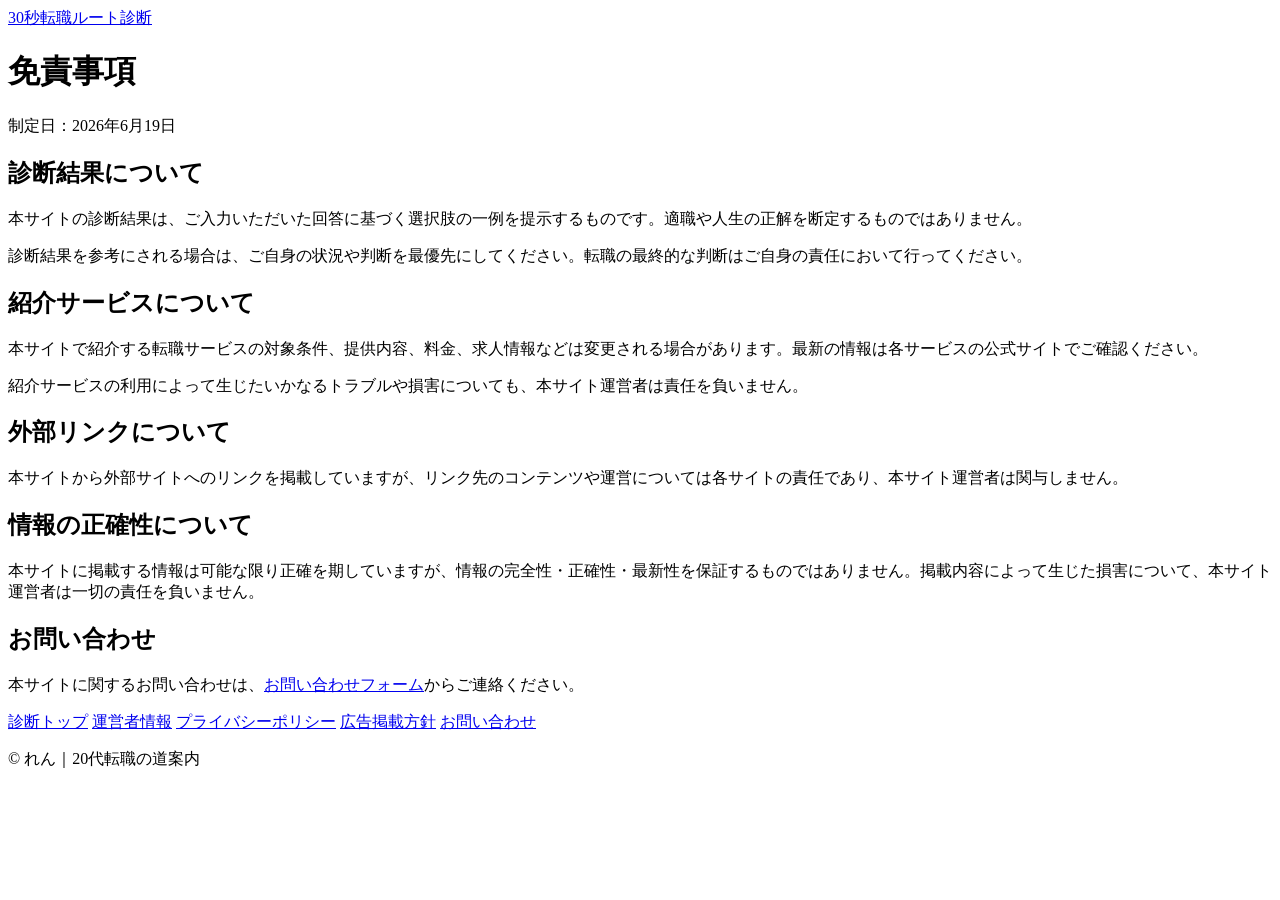
==== index.html @ 44304112 "Add files via upload" ====
<!DOCTYPE html>
<html lang="ja">
<head>
  <meta charset="UTF-8">
  <meta name="viewport" content="width=device-width, initial-scale=1.0">
  <title>免責事項｜30秒転職ルート診断</title>
  <link rel="icon" href="assets/images/favicon.png" type="image/png">
  <link rel="stylesheet" href="style.css">
</head>
<body>
<div class="legal-page">
  <header class="site-header">
    <div class="container">
      <a href="index.html" class="site-header__logo">30秒転職ルート診断</a>
    </div>
  </header>

  <main class="legal-body">
    <h1>免責事項</h1>
    <p class="legal-date">制定日：2026年6月19日</p>

    <div class="legal-section">
      <h2>診断結果について</h2>
      <p>本サイトの診断結果は、ご入力いただいた回答に基づく選択肢の一例を提示するものです。適職や人生の正解を断定するものではありません。</p>
      <p>診断結果を参考にされる場合は、ご自身の状況や判断を最優先にしてください。転職の最終的な判断はご自身の責任において行ってください。</p>
    </div>

    <div class="legal-section">
      <h2>紹介サービスについて</h2>
      <p>本サイトで紹介する転職サービスの対象条件、提供内容、料金、求人情報などは変更される場合があります。最新の情報は各サービスの公式サイトでご確認ください。</p>
      <p>紹介サービスの利用によって生じたいかなるトラブルや損害についても、本サイト運営者は責任を負いません。</p>
    </div>

    <div class="legal-section">
      <h2>外部リンクについて</h2>
      <p>本サイトから外部サイトへのリンクを掲載していますが、リンク先のコンテンツや運営については各サイトの責任であり、本サイト運営者は関与しません。</p>
    </div>

    <div class="legal-section">
      <h2>情報の正確性について</h2>
      <p>本サイトに掲載する情報は可能な限り正確を期していますが、情報の完全性・正確性・最新性を保証するものではありません。掲載内容によって生じた損害について、本サイト運営者は一切の責任を負いません。</p>
    </div>

    <div class="legal-section">
      <h2>お問い合わせ</h2>
      <p>本サイトに関するお問い合わせは、<a href="https://docs.google.com/forms/d/e/1FAIpQLSc9FiE9QrxssRtH7XwaJatHyO9ElNKXP9jEjue935tfSrN-sg/viewform" target="_blank" rel="noopener noreferrer">お問い合わせフォーム</a>からご連絡ください。</p>
    </div>
  </main>

  <footer class="site-footer">
    <div class="container">
      <nav class="site-footer__links" aria-label="サイトリンク">
        <a href="index.html">診断トップ</a>
        <a href="about.html">運営者情報</a>
        <a href="privacy.html">プライバシーポリシー</a>
        <a href="advertising-policy.html">広告掲載方針</a>
        <a href="https://docs.google.com/forms/d/e/1FAIpQLSc9FiE9QrxssRtH7XwaJatHyO9ElNKXP9jEjue935tfSrN-sg/viewform" target="_blank" rel="noopener noreferrer">お問い合わせ</a>
      </nav>
      <p class="site-footer__copy">© れん｜20代転職の道案内</p>
    </div>
  </footer>
</div>
</body>
</html>
---- style.css ----
/**
 * 30秒転職ルート診断 - 診断ロジック
 *
 * 構成：
 *  1. CONFIG              - サイト全体の設定値
 *  2. RESULT_SERVICE_MAP  - 結果タイプと紹介サービスの対応（公開情報のみ）
 *  3. QUESTIONS           - 質問データ
 *  4. 内部状態変数
 *  5. 各処理関数
 *
 * ※ trackEvent は assets/js/analytics.js で window.trackEvent として定義済み
 * ※ ANALYTICS_CONFIG も analytics.js で管理（二重定義しない）
 * ※ 対象条件チェック（年齢・地域・学歴等）は実装しない。
 *    サービスの利用条件は遷移先の公式ページで利用者本人が確認する設計とする。
 */

'use strict';

/* =============================================
   1. サイト設定
   ============================================= */
const CONFIG = {
  siteName: '30秒転職ルート診断',
  totalQuestions: 7,
  animation: {
    highlight: 250,  // 選択肢ハイライト表示時間（ms）
    transition: 200, // 画面切り替え時間（ms）
    loading: 500,    // 判定中画面の最低表示時間（ms）
  },
  resultUrls: {
    RESTART:  'results/restart.html',
    GROWTH:   'results/growth.html',
    ORGANIZE: 'results/organize.html',
    IT:       'results/it.html',
    SALES:    'results/sales.html',
    PREPARE:  'results/prepare.html',
  },
  share: {
    baseUrl: 'https://twitter.com/intent/tweet',
    hashtag: '30秒転職ルート診断',
  },
};

/* =============================================
   2. 結果タイプと紹介サービスの対応
   公開情報のみを保持する（service_keyは内部の処理識別用）。
   年齢・地域・学歴・雇用形態などの対象条件は保持しない。
   サービスの最新の利用条件は、遷移先の公式ページで
   利用者本人が確認する設計とする。
   ============================================= */
const RESULT_SERVICE_MAP = {
  RESTART:  { serviceKey: 'uzuz' },
  GROWTH:   { serviceKey: 'onecareer' },
  ORGANIZE: { serviceKey: 'adecco' },
  IT:       { serviceKey: 'unison_career' },
  SALES:    { serviceKey: 'hape_agent' },
};

/* =============================================
   3. 質問データ
   各質問の加点ロジックは仕様書に準拠しています。
   ============================================= */
const QUESTIONS = [
  // Q1
  {
    id: 'q1',
    text: '今のあなたに最も近い状況は？',
    choices: [
      {
        id: 'q1a',
        label: '今の会社が社会人1〜2社目で、経験にまだ自信がない',
        score: { RESTART: 3, ORGANIZE: 1 },
        outsideScope: false,
      },
      {
        id: 'q1b',
        label: '社会人経験を生かして、次のキャリアへ進みたい',
        score: { GROWTH: 2, IT: 1, SALES: 1 },
        outsideScope: false,
      },
      {
        id: 'q1c',
        label: '離職中・既卒・短期離職など、職歴に不安がある',
        score: { RESTART: 4, ORGANIZE: 1 },
        outsideScope: false,
      },
      {
        id: 'q1d',
        label: '新卒就活、副業、フリーランスだけを検討している',
        score: {},
        outsideScope: true,
      },
    ],
  },
  // Q2
  {
    id: 'q2',
    text: '今、最も興味がある方向は？',
    choices: [
      {
        id: 'q2a',
        label: 'IT・Web業界やエンジニア職',
        score: { IT: 6 },
        preferredRoute: 'IT',
      },
      {
        id: 'q2b',
        label: '営業職、または営業経験を生かす仕事',
        score: { SALES: 6 },
        preferredRoute: 'SALES',
      },
      {
        id: 'q2c',
        label: '成長企業や、キャリアアップできる環境',
        score: { GROWTH: 5 },
        preferredRoute: 'GROWTH',
      },
      {
        id: 'q2d',
        label: 'まだ職種や方向性を決められていない',
        score: { ORGANIZE: 5 },
        preferredRoute: 'ORGANIZE',
      },
    ],
  },
  // Q3
  {
    id: 'q3',
    text: '転職を考えるうえで、最も大きな悩みは？',
    choices: [
      {
        id: 'q3a',
        label: '経験やスキル、職歴に自信がない',
        score: { RESTART: 4 },
      },
      {
        id: 'q3b',
        label: '自分に向いている仕事が分からない',
        score: { ORGANIZE: 4 },
      },
      {
        id: 'q3c',
        label: '収入・評価・成長環境を変えたい',
        score: { GROWTH: 4 },
      },
      {
        id: 'q3d',
        label: '希望する業界や職種への進み方が分からない',
        scoreConditional: {
          IT:      { IT: 4 },
          SALES:   { SALES: 4 },
          default: { ORGANIZE: 2 },
        },
      },
    ],
  },
  // Q4
  {
    id: 'q4',
    text: 'どのようなサポートがあると動きやすい？',
    choices: [
      {
        id: 'q4a',
        label: '応募書類や面接も含め、基本から支えてほしい',
        score: { RESTART: 3 },
      },
      {
        id: 'q4b',
        label: '希望する業界や職種に詳しい人へ相談したい',
        scoreConditional: {
          IT:      { IT: 4 },
          SALES:   { SALES: 4 },
          default: { ORGANIZE: 2 },
        },
      },
      {
        id: 'q4c',
        label: '複数の選択肢を見ながら、方向性を整理したい',
        score: { ORGANIZE: 3 },
      },
      {
        id: 'q4d',
        label: '成長企業やキャリアアップ求人を知りたい',
        score: { GROWTH: 3 },
      },
    ],
  },
  // Q5
  {
    id: 'q5',
    text: '次の職場で最も変えたいことは？',
    choices: [
      {
        id: 'q5a',
        label: '未経験でも挑戦できる環境やサポート',
        score: { RESTART: 3 },
        scoreConditionalAdd: { IT: { IT: 2 } },
      },
      {
        id: 'q5b',
        label: '専門性や手に職を身につけられること',
        scoreConditional: {
          IT:      { IT: 3 },
          SALES:   { SALES: 2 },
          default: { ORGANIZE: 1 },
        },
      },
      {
        id: 'q5c',
        label: '年収・裁量・キャリアアップ',
        score: { GROWTH: 3 },
        scoreConditionalAdd: { SALES: { SALES: 1 } },
      },
      {
        id: 'q5d',
        label: '自分に合う仕事内容や働き方',
        score: { ORGANIZE: 3 },
      },
    ],
  },
  // Q6
  {
    id: 'q6',
    text: '転職活動を始める時期は？',
    choices: [
      { id: 'q6a', label: 'できれば1か月以内',              readiness: 3 },
      { id: 'q6b', label: '3か月以内を目安に動きたい',       readiness: 2 },
      { id: 'q6c', label: '半年以内に良い選択肢があれば動きたい', readiness: 1 },
      { id: 'q6d', label: 'まだ時期は決めていない',          readiness: 0, score: { PREPARE: 2, ORGANIZE: 1 } },
    ],
  },
  // Q7
  {
    id: 'q7',
    text: '今の段階で、どこまでなら行動できそう？',
    choices: [
      { id: 'q7a', label: '無料相談を利用して具体的に整理したい',       readiness: 3 },
      { id: 'q7b', label: 'まず無料登録して求人や選択肢を比較したい',    readiness: 2, score: { GROWTH: 1, ORGANIZE: 1 } },
      { id: 'q7c', label: 'サービスを使う前に、もう少し情報を集めたい', readiness: 1, score: { PREPARE: 2 } },
      { id: 'q7d', label: '今は登録や相談をするつもりはない',            readiness: 0, notReadyForService: true },
    ],
  },
];

/**
 * タイブレーカー用ラベルマップ
 * 上位2タイプの組み合わせに応じた選択肢ラベル
 */
const TIEBREAKER_LABELS = {
  RESTART:  '経験に自信がなくても始められる転職方法',
  IT:       'IT・Web業界への具体的な進み方',
  SALES:    '営業経験を生かせる会社やキャリア',
  GROWTH:   '成長できる企業やキャリアアップ',
  ORGANIZE: '職種や転職方法を一緒に整理すること',
};

/* =============================================
   4. 内部状態変数
   ============================================= */

/** スコア管理 */
let scores = { RESTART: 0, GROWTH: 0, ORGANIZE: 0, IT: 0, SALES: 0, PREPARE: 0 };

/** 転職意欲スコア */
let readinessScore = 0;

/** Q2で選んだ希望ルート */
let preferredRoute = null;

/** 対象外フラグ */
let outsideScope = false;

/** 登録不要フラグ */
let notReadyForService = false;

/** タイブレーカーを使用したか */
let usedTiebreaker = false;

/** 各質問の回答ID */
let answers = new Array(QUESTIONS.length).fill(null);

/** 現在表示中の質問インデックス */
let currentQuestionIndex = 0;

/** タイブレーカーモード中か */
let isTiebreakerMode = false;

/** タイブレーカーの回答 */
let tiebreakerAnswer = null;

/**
 * 基本7問終了時に保存した上位2タイプ
 * タイブレーカーから戻る際にリセットする
 */
let tiebreakerCandidates = null; // { first: 'RESTART', second: 'ORGANIZE' } 形式

/* =============================================
   5. 処理関数
   ============================================= */

/**
 * 診断ツールを初期化する
 */
function initializeDiagnosis() {
  saveUtmParameters();
  showScreen('start');
  trackEvent('diagnosis_view', {});

  const startBtn = document.getElementById('btn-start');
  if (startBtn) startBtn.addEventListener('click', startDiagnosis);

  // キャラクター画像フォールバック
  const charImg = document.querySelector('.start__character img');
  if (charImg) {
    charImg.style.color = 'transparent';
    charImg.style.fontSize = '0';

    const showFallback = () => {
      const wrapper = charImg.closest('.start__character');
      if (wrapper) {
        wrapper.innerHTML = '<span class="start__character--fallback" aria-hidden="true">🗺️</span>';
      }
    };
    charImg.addEventListener('error', showFallback);
    if (charImg.complete && !charImg.naturalWidth) showFallback();
  }
}

/**
 * 診断を開始する
 */
function startDiagnosis() {
  resetDiagnosis();
  showScreen('question');
  currentQuestionIndex = 0;
  showQuestion(currentQuestionIndex);
  trackEvent('diagnosis_start', {});
}

/**
 * 指定インデックスの質問を表示する
 * @param {number} index
 */
function showQuestion(index) {
  const question = QUESTIONS[index];
  if (!question) return;

  const questionContainer = document.getElementById('question-container');
  if (!questionContainer) return;

  updateProgress(index + 1, CONFIG.totalQuestions);

  const choicesHtml = question.choices.map((choice) => {
    const isSelected = answers[index] === choice.id;
    return `
      <li>
        <button
          class="choice-btn${isSelected ? ' is-selected' : ''}"
          data-choice-id="${choice.id}"
          data-question-index="${index}"
          aria-pressed="${isSelected}"
          tabindex="0"
        >${escapeHtml(choice.label)}</button>
      </li>`;
  }).join('');

  questionContainer.innerHTML = `
    <div class="question-card">
      <p class="question-card__text" id="question-text-${index}">
        ${escapeHtml(question.text)}
      </p>
      <ul class="choices" role="group" aria-labelledby="question-text-${index}">
        ${choicesHtml}
      </ul>
    </div>
    <nav class="question-nav" aria-label="診断ナビゲーション">
      ${index > 0
        ? '<button class="btn-back" id="btn-back" aria-label="前の質問に戻る">前の質問へ</button>'
        : '<span></span>'
      }
      <button class="btn-reset" id="btn-reset">最初からやり直す</button>
    </nav>`;

  questionContainer.querySelectorAll('.choice-btn').forEach(btn => {
    btn.addEventListener('click', () => {
      selectAnswer(parseInt(btn.dataset.questionIndex, 10), btn.dataset.choiceId);
    });
    btn.addEventListener('keydown', (e) => {
      if (e.key === 'Enter' || e.key === ' ') { e.preventDefault(); btn.click(); }
    });
  });

  const backBtn = document.getElementById('btn-back');
  if (backBtn) backBtn.addEventListener('click', goBack);

  const resetBtn = document.getElementById('btn-reset');
  if (resetBtn) {
    resetBtn.addEventListener('click', () => {
      if (confirm('最初からやり直しますか？')) {
        resetDiagnosis();
        showScreen('start');
        trackEvent('retry_click', {});
      }
    });
  }

  // question_view：answer_id は送信しない
  trackEvent('question_view', { question_id: question.id });

  const questionText = questionContainer.querySelector('.question-card__text');
  if (questionText) {
    questionText.setAttribute('tabindex', '-1');
    questionText.focus();
  }
}

/**
 * タイブレーカー（追加質問）を表示する
 * 上位2タイプに対応する選択肢だけを表示する
 * @param {{ first: string, second: string }} candidates - 上位2タイプ
 */
function showTiebreaker(candidates) {
  const questionContainer = document.getElementById('question-container');
  if (!questionContainer) return;

  isTiebreakerMode = true;
  usedTiebreaker = true;
  tiebreakerCandidates = candidates;

  updateProgress(CONFIG.totalQuestions, CONFIG.totalQuestions);

  // 上位2タイプの選択肢だけを生成
  const tbChoices = [candidates.first, candidates.second].map(type => ({
    id: 'tb_' + type.toLowerCase(),
    type: type,
    label: TIEBREAKER_LABELS[type] || type,
  }));

  const choicesHtml = tbChoices.map(choice => `
    <li>
      <button
        class="choice-btn"
        data-choice-id="${choice.id}"
        data-choice-type="${choice.type}"
        aria-pressed="false"
        tabindex="0"
      >${escapeHtml(choice.label)}</button>
    </li>`).join('');

  questionContainer.innerHTML = `
    <div class="question-card">
      <p class="question-card__text" id="question-text-tb">
        今のあなたが、最も相談したいことは？
      </p>
      <ul class="choices" role="group" aria-labelledby="question-text-tb">
        ${choicesHtml}
      </ul>
    </div>
    <nav class="question-nav" aria-label="診断ナビゲーション">
      <button class="btn-back" id="btn-back-tb" aria-label="前の質問に戻る">前の質問へ</button>
      <button class="btn-reset" id="btn-reset-tb">最初からやり直す</button>
    </nav>`;

  questionContainer.querySelectorAll('.choice-btn').forEach(btn => {
    btn.addEventListener('click', () => {
      selectTiebreakerAnswer(btn.dataset.choiceId, btn.dataset.choiceType);
    });
    btn.addEventListener('keydown', (e) => {
      if (e.key === 'Enter' || e.key === ' ') { e.preventDefault(); btn.click(); }
    });
  });

  // 戻るボタン：タイブレーカー関連状態をリセット
  const backBtn = document.getElementById('btn-back-tb');
  if (backBtn) {
    backBtn.addEventListener('click', () => {
      usedTiebreaker = false;
      tiebreakerAnswer = null;
      isTiebreakerMode = false;
      tiebreakerCandidates = null;
      currentQuestionIndex = QUESTIONS.length - 1;
      showQuestion(currentQuestionIndex);
      trackEvent('diagnosis_back', { question_id: 'tb' });
    });
  }

  const resetBtn = document.getElementById('btn-reset-tb');
  if (resetBtn) {
    resetBtn.addEventListener('click', () => {
      if (confirm('最初からやり直しますか？')) {
        resetDiagnosis();
        showScreen('start');
        trackEvent('retry_click', {});
      }
    });
  }

  trackEvent('question_view', { question_id: 'tb' });
}

/**
 * 回答を選択する（基本7問用）
 * @param {number} questionIndex
 * @param {string} choiceId
 */
function selectAnswer(questionIndex, choiceId) {
  const question = QUESTIONS[questionIndex];
  if (!question) return;
  const choice = question.choices.find(c => c.id === choiceId);
  if (!choice) return;

  // ハイライト表示
  document.querySelectorAll('.choice-btn').forEach(btn => {
    btn.classList.remove('is-selected');
    btn.setAttribute('aria-pressed', 'false');
  });
  const selectedBtn = document.querySelector(`[data-choice-id="${choiceId}"]`);
  if (selectedBtn) {
    selectedBtn.classList.add('is-selected');
    selectedBtn.setAttribute('aria-pressed', 'true');
  }

  answers[questionIndex] = choiceId;

  // フラグ処理
  if (choice.outsideScope) outsideScope = true;
  if (choice.notReadyForService) notReadyForService = true;
  if (choice.preferredRoute !== undefined) preferredRoute = choice.preferredRoute;

  // question_answer：question_id のみ送信（answer_idなどの回答内容は送信しない）
  trackEvent('question_answer', { question_id: question.id });

  setTimeout(() => {
    if (questionIndex + 1 < QUESTIONS.length) {
      currentQuestionIndex = questionIndex + 1;
      showQuestion(currentQuestionIndex);
    } else {
      runDiagnosis();
    }
  }, CONFIG.animation.highlight);
}

/**
 * タイブレーカーの回答を選択する
 * 選んだタイプを直接最終結果にする
 * @param {string} choiceId
 * @param {string} choiceType - 'RESTART' | 'IT' | 'SALES' | 'GROWTH' | 'ORGANIZE'
 */
function selectTiebreakerAnswer(choiceId, choiceType) {
  const selectedBtn = document.querySelector(`[data-choice-id="${choiceId}"]`);
  if (selectedBtn) {
    selectedBtn.classList.add('is-selected');
    selectedBtn.setAttribute('aria-pressed', 'true');
  }

  tiebreakerAnswer = choiceType;
  trackEvent('question_answer', { question_id: 'tb' });

  setTimeout(() => { runDiagnosis(); }, CONFIG.animation.highlight);
}

/**
 * 前の質問へ戻る
 */
function goBack() {
  trackEvent('diagnosis_back', { question_id: QUESTIONS[currentQuestionIndex].id });
  currentQuestionIndex = Math.max(0, currentQuestionIndex - 1);
  showQuestion(currentQuestionIndex);
}

/**
 * 過去の回答状態を復元する（showQuestion内で対応済み・拡張用）
 * @param {number} questionIndex
 */
function restoreAnswerState(questionIndex) {
  const savedAnswer = answers[questionIndex];
  if (!savedAnswer) return;
  const btn = document.querySelector(`[data-choice-id="${savedAnswer}"]`);
  if (btn) {
    btn.classList.add('is-selected');
    btn.setAttribute('aria-pressed', 'true');
  }
}

/**
 * スコアを全回答から再計算する
 */
function calculateScores() {
  scores = { RESTART: 0, GROWTH: 0, ORGANIZE: 0, IT: 0, SALES: 0, PREPARE: 0 };
  readinessScore = 0;
  preferredRoute = null;
  outsideScope = false;
  notReadyForService = false;

  answers.forEach((choiceId, qIndex) => {
    if (choiceId === null) return;
    const question = QUESTIONS[qIndex];
    const choice = question.choices.find(c => c.id === choiceId);
    if (!choice) return;

    if (choice.outsideScope) outsideScope = true;
    if (choice.notReadyForService) notReadyForService = true;
    if (choice.preferredRoute !== undefined) preferredRoute = choice.preferredRoute;
    if (choice.readiness !== undefined) readinessScore += choice.readiness;

    if (choice.score) {
      Object.entries(choice.score).forEach(([type, point]) => {
        scores[type] = (scores[type] || 0) + point;
      });
    }

    if (choice.scoreConditional) {
      const conditional = choice.scoreConditional[preferredRoute] || choice.scoreConditional.default;
      if (conditional) {
        Object.entries(conditional).forEach(([type, point]) => {
          scores[type] = (scores[type] || 0) + point;
        });
      }
    }

    if (choice.scoreConditionalAdd) {
      const addScore = choice.scoreConditionalAdd[preferredRoute];
      if (addScore) {
        Object.entries(addScore).forEach(([type, point]) => {
          scores[type] = (scores[type] || 0) + point;
        });
      }
    }
  });
}

/**
 * PREPAREを表示すべきか判定する
 * @returns {boolean}
 */
function checkPrepareResult() {
  if (outsideScope) return true;
  if (notReadyForService) return true;
  if (readinessScore <= 1) return true;

  const eligibleTypes = ['RESTART', 'GROWTH', 'ORGANIZE', 'IT', 'SALES'];
  const hasEligible = eligibleTypes.some(type => checkEligibility(type));
  if (!hasEligible) return true;

  return false;
}

/**
 * 指定タイプに紹介サービスが存在するか確認する
 * 年齢・地域・学歴・雇用形態などの対象条件チェックは行わない。
 * サービスの利用条件は遷移先の公式ページで利用者本人が確認する。
 * @param {string} type
 * @returns {boolean}
 */
function checkEligibility(type) {
  return Object.prototype.hasOwnProperty.call(RESULT_SERVICE_MAP, type);
}

/**
 * スコアを降順にランキングした配列を返す
 * @returns {Array<{type: string, score: number}>}
 */
function getRankedResults() {
  const targetTypes = ['RESTART', 'GROWTH', 'ORGANIZE', 'IT', 'SALES'];
  return targetTypes
    .filter(type => checkEligibility(type))
    .map(type => ({ type, score: scores[type] }))
    .sort((a, b) => b.score - a.score);
}

/**
 * タイブレーカーが必要か判定する
 * @param {Array} ranked
 * @returns {boolean}
 */
function needsTiebreaker(ranked) {
  if (ranked.length < 2) return false;
  return Math.abs(ranked[0].score - ranked[1].score) <= 1;
}

/**
 * タイブレーカー結果から最終タイプを確定する
 * 選択タイプを優先し、紹介サービスがなければ対方、両方なければPREPARE
 * @returns {string}
 */
function determineTiebreakerResult() {
  if (!tiebreakerAnswer || !tiebreakerCandidates) return 'PREPARE';

  const selected = tiebreakerAnswer;
  const other = (selected === tiebreakerCandidates.first)
    ? tiebreakerCandidates.second
    : tiebreakerCandidates.first;

  if (checkEligibility(selected)) return selected;
  if (checkEligibility(other)) return other;
  return 'PREPARE';
}

/**
 * 最終結果タイプを確定する
 * @returns {string} 結果タイプID、または '__TIEBREAKER__'
 */
function determineFinalResult() {
  calculateScores();

  if (checkPrepareResult()) return 'PREPARE';

  // タイブレーカー済みの場合は選択タイプを優先
  if (usedTiebreaker && tiebreakerAnswer) {
    return determineTiebreakerResult();
  }

  const ranked = getRankedResults();
  if (ranked.length === 0) return 'PREPARE';

  if (!needsTiebreaker(ranked)) return ranked[0].type;

  // タイブレーカーが必要 → 上位2タイプを保存して返す
  return '__TIEBREAKER__';
}

/**
 * 診断を実行し、結果へ遷移する
 * 重要: determineFinalResult() 内で calculateScores() が走るため、
 *       ランキングは必ずその後に取得する
 */
function runDiagnosis() {
  // 1〜3. スコア計算 → PREPARE判定 → タイブレーカー済みなら最終確定
  let result = determineFinalResult();

  if (result === '__TIEBREAKER__') {
    // 4. 最新スコアからランキングを取得（calculateScores後）
    const ranked = getRankedResults();
    // 5. 最新ランキングの上位2タイプだけを追加質問に表示
    showTiebreaker({
      first: ranked[0].type,
      second: ranked[1].type,
    });
    return;
  }

  showScreen('loading');
  setTimeout(() => {
    const utmData = getUtmParameters();
    trackEvent('diagnosis_complete', {
      result_type: result,
      question_count: usedTiebreaker ? CONFIG.totalQuestions + 1 : CONFIG.totalQuestions,
      used_tiebreaker: usedTiebreaker,
      utm_source: utmData.utm_source || '',
      utm_medium: utmData.utm_medium || '',
      utm_campaign: utmData.utm_campaign || '',
    });
    redirectToResult(result);
  }, CONFIG.animation.loading);
}

/**
 * UTMパラメータをsessionStorageへ保存する
 */
function saveUtmParameters() {
  const params = new URLSearchParams(window.location.search);
  ['utm_source', 'utm_medium', 'utm_campaign', 'utm_content', 'utm_term'].forEach(key => {
    const value = params.get(key);
    if (value) sessionStorage.setItem(key, value);
  });
}

/**
 * sessionStorageからUTMパラメータを取得する
 * @returns {Object}
 */
function getUtmParameters() {
  const result = {};
  ['utm_source', 'utm_medium', 'utm_campaign', 'utm_content', 'utm_term'].forEach(key => {
    const value = sessionStorage.getItem(key);
    if (value) result[key] = value;
  });
  return result;
}

/**
 * 診断状態をすべてリセットする
 */
function resetDiagnosis() {
  scores = { RESTART: 0, GROWTH: 0, ORGANIZE: 0, IT: 0, SALES: 0, PREPARE: 0 };
  readinessScore = 0;
  preferredRoute = null;
  outsideScope = false;
  notReadyForService = false;
  usedTiebreaker = false;
  answers = new Array(QUESTIONS.length).fill(null);
  currentQuestionIndex = 0;
  isTiebreakerMode = false;
  tiebreakerAnswer = null;
  tiebreakerCandidates = null;
}

/**
 * 結果ページへ遷移する（回答内容はURLに含めない）
 * @param {string} resultType
 */
function redirectToResult(resultType) {
  const url = CONFIG.resultUrls[resultType];
  if (!url) { console.error('結果URLが見つかりません:', resultType); return; }
  window.location.href = url;
}

/* =============================================
   ユーティリティ
   ============================================= */

/**
 * 指定画面を表示し他を非表示にする
 * @param {string} screenName
 */
function showScreen(screenName) {
  ['start', 'question', 'loading'].forEach(name => {
    const el = document.getElementById('screen-' + name);
    if (!el) return;
    if (name === screenName) {
      el.style.display = '';
      el.classList.add('is-active');
    } else {
      el.style.display = 'none';
      el.classList.remove('is-active');
    }
  });
}

/**
 * プログレスバーと進捗テキストを更新する
 * @param {number} current
 * @param {number} total
 */
function updateProgress(current, total) {
  const fill = document.getElementById('progress-fill');
  const countEl = document.getElementById('progress-count');
  const timeEl = document.getElementById('progress-time');
  const bar = document.querySelector('.progress-bar');

  const pct = Math.round((current / total) * 100);

  if (fill) fill.style.width = pct + '%';

  // aria属性を更新
  if (bar) {
    bar.setAttribute('aria-valuenow', current);
    bar.setAttribute('aria-valuetext', current + '問目 / 全' + total + '問');
  }

  if (countEl) countEl.textContent = current + ' / ' + total + '問';
  if (timeEl) {
    const remaining = Math.ceil((total - current + 1) * 4);
    timeEl.textContent = remaining > 0 ? '残り約' + remaining + '秒' : '';
  }
}

/**
 * XSS対策: HTMLエスケープ
 * @param {string} str
 * @returns {string}
 */
function escapeHtml(str) {
  const div = document.createElement('div');
  div.textContent = str;
  return div.innerHTML;
}

/* =============================================
   初期化
   ============================================= */
document.addEventListener('DOMContentLoaded', initializeDiagnosis);
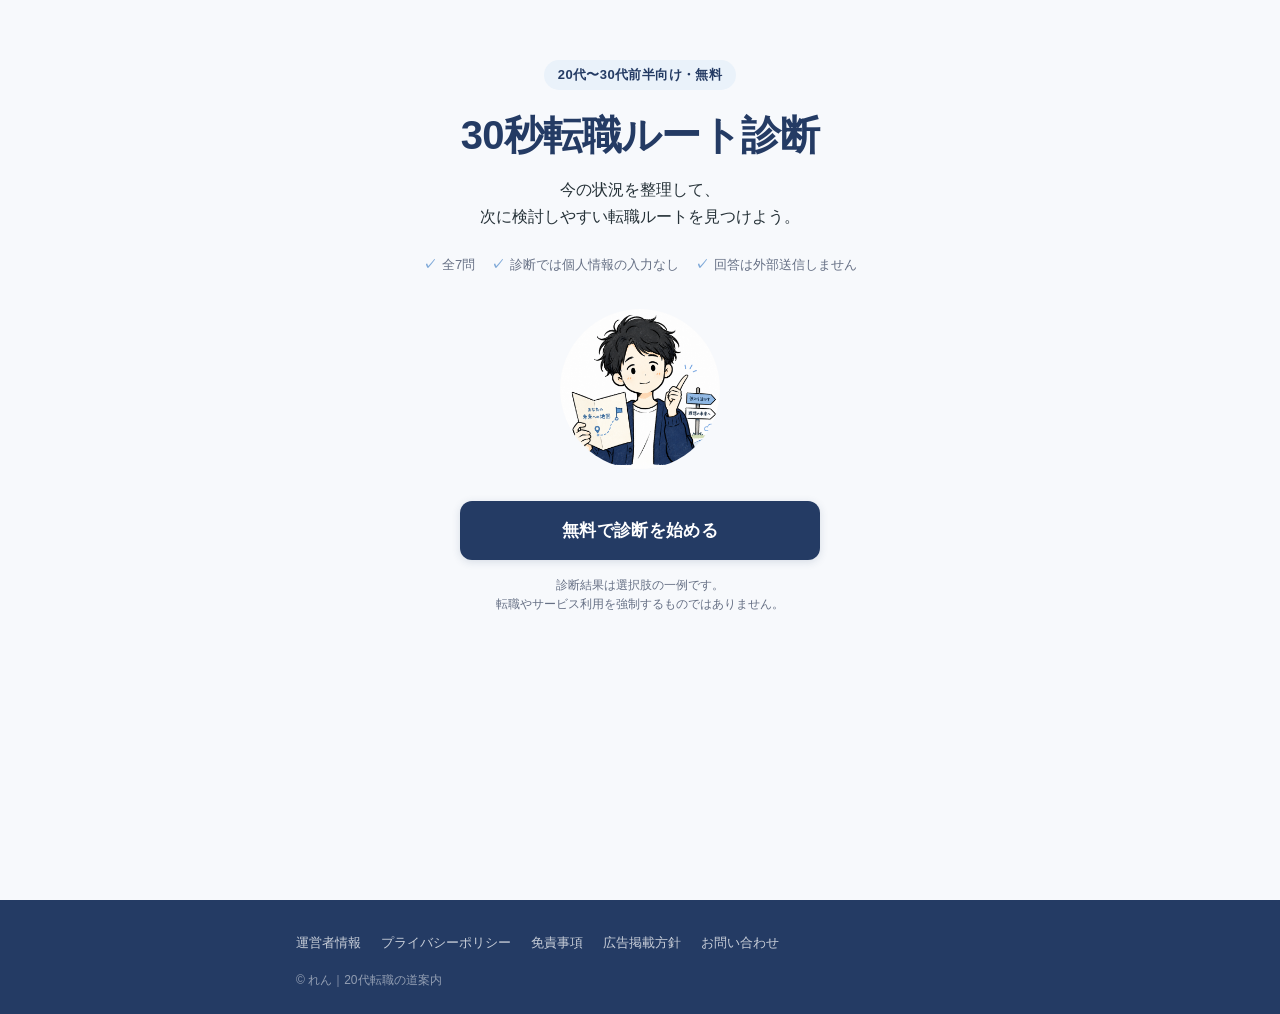
==== commit 5a3ce56b: "Fix project folder structure" ====
--- a/index.html
+++ b/index.html
@@ -3,62 +3,121 @@
 <head>
   <meta charset="UTF-8">
   <meta name="viewport" content="width=device-width, initial-scale=1.0">
-  <title>免責事項｜30秒転職ルート診断</title>
+  <title>30秒転職ルート診断｜れんの20代転職の道案内</title>
+  <meta name="description" content="7つの質問から、今の状況に合う転職ルートを整理。第二新卒、未経験、IT、営業、キャリアアップなど、次に検討しやすい選択肢を30秒で確認できます。">
+
+  <!-- OGP -->
+  <meta property="og:title" content="30秒転職ルート診断">
+  <meta property="og:description" content="「辞めたい。でも次が分からない」20代〜30代前半へ。7問で今の転職ルートを整理します。">
+  <meta property="og:type" content="website">
+  <meta property="og:image" content="assets/images/ogp.png">
+  <!-- canonical: 公開URL決定後に以下を書き換えてください -->
+  <!-- <link rel="canonical" href="https://YOUR-DOMAIN.com/"> -->
+
+  <!-- Twitter Card -->
+  <meta name="twitter:card" content="summary_large_image">
+  <meta name="twitter:title" content="30秒転職ルート診断">
+  <meta name="twitter:description" content="「辞めたい。でも次が分からない」20代〜30代前半へ。7問で今の転職ルートを整理します。">
+  <meta name="twitter:image" content="assets/images/ogp.png">
+
   <link rel="icon" href="assets/images/favicon.png" type="image/png">
   <link rel="stylesheet" href="style.css">
+
+  <!-- アクセス解析（ANALYTICS_CONFIG.enabledがtrueの場合のみ動作） -->
+  <script src="assets/js/analytics.js" defer></script>
 </head>
 <body>
-<div class="legal-page">
-  <header class="site-header">
-    <div class="container">
-      <a href="index.html" class="site-header__logo">30秒転職ルート診断</a>
-    </div>
-  </header>
+  <main id="diagnosis-app" role="main">
 
-  <main class="legal-body">
-    <h1>免責事項</h1>
-    <p class="legal-date">制定日：2026年6月19日</p>
+    <!-- =========================================
+         スタート画面
+         広告リンクを表示しない
+         ========================================= -->
+    <div id="screen-start" class="screen" aria-label="診断スタート画面">
+      <span class="start__badge">20代〜30代前半向け・無料</span>
 
-    <div class="legal-section">
-      <h2>診断結果について</h2>
-      <p>本サイトの診断結果は、ご入力いただいた回答に基づく選択肢の一例を提示するものです。適職や人生の正解を断定するものではありません。</p>
-      <p>診断結果を参考にされる場合は、ご自身の状況や判断を最優先にしてください。転職の最終的な判断はご自身の責任において行ってください。</p>
+      <h1 class="start__title">30秒転職ルート診断</h1>
+
+      <p class="start__catch">今の状況を整理して、
+次に検討しやすい転職ルートを見つけよう。</p>
+
+      <ul class="start__meta" aria-label="診断の特徴">
+        <li class="start__meta-item">全7問</li>
+        <li class="start__meta-item">診断では個人情報の入力なし</li>
+        <li class="start__meta-item">回答は外部送信しません</li>
+      </ul>
+
+      <!-- キャラクター画像（画像がなくてもレイアウト崩れなし） -->
+      <div class="start__character" role="img" aria-label="地図を持って転職ルートを案内するキャラクター・れん">
+        <img
+          src="assets/images/ren-guide.png"
+          alt="地図を持って転職ルートを案内するキャラクター・れん"
+          width="140"
+          height="140"
+          loading="eager"
+          onerror="this.style.display='none'"
+        >
+      </div>
+
+      <button
+        id="btn-start"
+        class="start__btn"
+        type="button"
+        aria-label="転職ルート診断を無料で始める"
+      >
+        無料で診断を始める
+      </button>
+
+      <p class="start__note">
+        診断結果は選択肢の一例です。<br>
+        転職やサービス利用を強制するものではありません。
+      </p>
     </div>
 
-    <div class="legal-section">
-      <h2>紹介サービスについて</h2>
-      <p>本サイトで紹介する転職サービスの対象条件、提供内容、料金、求人情報などは変更される場合があります。最新の情報は各サービスの公式サイトでご確認ください。</p>
-      <p>紹介サービスの利用によって生じたいかなるトラブルや損害についても、本サイト運営者は責任を負いません。</p>
+    <!-- =========================================
+         質問画面
+         広告・PR表記・案件名を表示しない
+         ========================================= -->
+    <div id="screen-question" class="screen" style="display:none;" aria-label="質問画面">
+      <!-- プログレスバー -->
+      <div class="progress-bar" role="progressbar" aria-label="診断の進捗" aria-valuemin="0" aria-valuemax="7" aria-valuenow="0" aria-valuetext="0問目 / 全7問">
+        <div class="progress-bar__fill" id="progress-fill" style="width:0%"></div>
+      </div>
+
+      <div class="progress-header">
+        <span class="progress-count" id="progress-count" aria-live="polite">1 / 7問</span>
+        <span class="progress-time" id="progress-time" aria-live="polite">残り約28秒</span>
+      </div>
+
+      <!-- 質問カード（JavaScriptで動的に生成） -->
+      <div id="question-container"></div>
     </div>
 
-    <div class="legal-section">
-      <h2>外部リンクについて</h2>
-      <p>本サイトから外部サイトへのリンクを掲載していますが、リンク先のコンテンツや運営については各サイトの責任であり、本サイト運営者は関与しません。</p>
+    <!-- =========================================
+         判定中画面（300〜600ms表示）
+         不安を煽る演出なし
+         ========================================= -->
+    <div id="screen-loading" class="screen" style="display:none;" aria-label="判定中" aria-live="assertive">
+      <div class="loading-icon" aria-hidden="true"></div>
+      <p class="loading-text">回答をもとに転職ルートを整理しています</p>
     </div>
 
-    <div class="legal-section">
-      <h2>情報の正確性について</h2>
-      <p>本サイトに掲載する情報は可能な限り正確を期していますが、情報の完全性・正確性・最新性を保証するものではありません。掲載内容によって生じた損害について、本サイト運営者は一切の責任を負いません。</p>
-    </div>
-
-    <div class="legal-section">
-      <h2>お問い合わせ</h2>
-      <p>本サイトに関するお問い合わせは、<a href="https://docs.google.com/forms/d/e/1FAIpQLSc9FiE9QrxssRtH7XwaJatHyO9ElNKXP9jEjue935tfSrN-sg/viewform" target="_blank" rel="noopener noreferrer">お問い合わせフォーム</a>からご連絡ください。</p>
-    </div>
   </main>
 
+  <!-- フッター -->
   <footer class="site-footer">
     <div class="container">
       <nav class="site-footer__links" aria-label="サイトリンク">
-        <a href="index.html">診断トップ</a>
         <a href="about.html">運営者情報</a>
         <a href="privacy.html">プライバシーポリシー</a>
+        <a href="disclaimer.html">免責事項</a>
         <a href="advertising-policy.html">広告掲載方針</a>
         <a href="https://docs.google.com/forms/d/e/1FAIpQLSc9FiE9QrxssRtH7XwaJatHyO9ElNKXP9jEjue935tfSrN-sg/viewform" target="_blank" rel="noopener noreferrer">お問い合わせ</a>
       </nav>
       <p class="site-footer__copy">© れん｜20代転職の道案内</p>
     </div>
   </footer>
-</div>
+
+  <script src="script.js"></script>
 </body>
 </html>
--- a/style.css
+++ b/style.css
@@ -1,872 +1,987 @@
-/**
- * 30秒転職ルート診断 - 診断ロジック
- *
- * 構成：
- *  1. CONFIG              - サイト全体の設定値
- *  2. RESULT_SERVICE_MAP  - 結果タイプと紹介サービスの対応（公開情報のみ）
- *  3. QUESTIONS           - 質問データ
- *  4. 内部状態変数
- *  5. 各処理関数
- *
- * ※ trackEvent は assets/js/analytics.js で window.trackEvent として定義済み
- * ※ ANALYTICS_CONFIG も analytics.js で管理（二重定義しない）
- * ※ 対象条件チェック（年齢・地域・学歴等）は実装しない。
- *    サービスの利用条件は遷移先の公式ページで利用者本人が確認する設計とする。
- */
-
-'use strict';
-
 /* =============================================
-   1. サイト設定
+   30秒転職ルート診断 - 共通スタイルシート
+   れん｜20代転職の道案内
    ============================================= */
-const CONFIG = {
-  siteName: '30秒転職ルート診断',
-  totalQuestions: 7,
-  animation: {
-    highlight: 250,  // 選択肢ハイライト表示時間（ms）
-    transition: 200, // 画面切り替え時間（ms）
-    loading: 500,    // 判定中画面の最低表示時間（ms）
-  },
-  resultUrls: {
-    RESTART:  'results/restart.html',
-    GROWTH:   'results/growth.html',
-    ORGANIZE: 'results/organize.html',
-    IT:       'results/it.html',
-    SALES:    'results/sales.html',
-    PREPARE:  'results/prepare.html',
-  },
-  share: {
-    baseUrl: 'https://twitter.com/intent/tweet',
-    hashtag: '30秒転職ルート診断',
-  },
-};
+
+/* CSS カスタムプロパティ（変数） */
+:root {
+  --color-bg: #F7F9FC;
+  --color-card: #FFFFFF;
+  --color-navy: #243B64;
+  --color-blue: #7FA9D8;
+  --color-blue-light: #EAF2FA;
+  --color-text: #263238;
+  --color-text-sub: #667085;
+  --color-accent: #E9925A;
+  --color-border: #D9E2EC;
+  --color-danger: #B54747;
+
+  --font-family: -apple-system, BlinkMacSystemFont, "Helvetica Neue", "Yu Gothic", "YuGothic",
+    "ヒラギノ角ゴ ProN", "Hiragino Kaku Gothic ProN", "メイリオ", Meiryo, sans-serif;
+
+  --radius-card: 16px;
+  --radius-btn: 12px;
+  --radius-sm: 8px;
+
+  --shadow-card: 0 2px 12px rgba(36, 59, 100, 0.08);
+  --shadow-btn: 0 2px 8px rgba(36, 59, 100, 0.15);
+
+  --transition-fast: 150ms ease;
+  --transition-normal: 200ms ease;
+  --transition-slow: 250ms ease;
+
+  --max-width: 720px;
+  --max-width-card: 640px;
+}
+
+/* リセット & ベース */
+*, *::before, *::after {
+  box-sizing: border-box;
+  margin: 0;
+  padding: 0;
+}
+
+html {
+  font-size: 16px;
+  -webkit-text-size-adjust: 100%;
+  scroll-behavior: smooth;
+}
+
+body {
+  font-family: var(--font-family);
+  background-color: var(--color-bg);
+  color: var(--color-text);
+  line-height: 1.7;
+  min-height: 100vh;
+  /* iPhoneのノッチ・下部バー対応 */
+  padding-top: env(safe-area-inset-top);
+  padding-bottom: env(safe-area-inset-bottom);
+  padding-left: env(safe-area-inset-left);
+  padding-right: env(safe-area-inset-right);
+}
+
+img {
+  max-width: 100%;
+  height: auto;
+  display: block;
+}
+
+a {
+  color: var(--color-navy);
+  text-decoration: underline;
+}
+
+a:hover {
+  opacity: 0.75;
+}
+
+/* フォーカスリング（アクセシビリティ必須） */
+:focus-visible {
+  outline: 3px solid var(--color-accent);
+  outline-offset: 3px;
+  border-radius: 4px;
+}
+
+/* モーション低減対応 */
+@media (prefers-reduced-motion: reduce) {
+  *, *::before, *::after {
+    animation-duration: 0.01ms !important;
+    transition-duration: 0.01ms !important;
+  }
+}
 
 /* =============================================
-   2. 結果タイプと紹介サービスの対応
-   公開情報のみを保持する（service_keyは内部の処理識別用）。
-   年齢・地域・学歴・雇用形態などの対象条件は保持しない。
-   サービスの最新の利用条件は、遷移先の公式ページで
-   利用者本人が確認する設計とする。
+   レイアウト共通
    ============================================= */
-const RESULT_SERVICE_MAP = {
-  RESTART:  { serviceKey: 'uzuz' },
-  GROWTH:   { serviceKey: 'onecareer' },
-  ORGANIZE: { serviceKey: 'adecco' },
-  IT:       { serviceKey: 'unison_career' },
-  SALES:    { serviceKey: 'hape_agent' },
-};
+
+.site-wrapper {
+  min-height: 100vh;
+  display: flex;
+  flex-direction: column;
+}
+
+.container {
+  width: 100%;
+  max-width: var(--max-width);
+  margin: 0 auto;
+  padding: 0 16px;
+}
 
 /* =============================================
-   3. 質問データ
-   各質問の加点ロジックは仕様書に準拠しています。
+   サイトヘッダー（法務ページ用）
    ============================================= */
-const QUESTIONS = [
-  // Q1
-  {
-    id: 'q1',
-    text: '今のあなたに最も近い状況は？',
-    choices: [
-      {
-        id: 'q1a',
-        label: '今の会社が社会人1〜2社目で、経験にまだ自信がない',
-        score: { RESTART: 3, ORGANIZE: 1 },
-        outsideScope: false,
-      },
-      {
-        id: 'q1b',
-        label: '社会人経験を生かして、次のキャリアへ進みたい',
-        score: { GROWTH: 2, IT: 1, SALES: 1 },
-        outsideScope: false,
-      },
-      {
-        id: 'q1c',
-        label: '離職中・既卒・短期離職など、職歴に不安がある',
-        score: { RESTART: 4, ORGANIZE: 1 },
-        outsideScope: false,
-      },
-      {
-        id: 'q1d',
-        label: '新卒就活、副業、フリーランスだけを検討している',
-        score: {},
-        outsideScope: true,
-      },
-    ],
-  },
-  // Q2
-  {
-    id: 'q2',
-    text: '今、最も興味がある方向は？',
-    choices: [
-      {
-        id: 'q2a',
-        label: 'IT・Web業界やエンジニア職',
-        score: { IT: 6 },
-        preferredRoute: 'IT',
-      },
-      {
-        id: 'q2b',
-        label: '営業職、または営業経験を生かす仕事',
-        score: { SALES: 6 },
-        preferredRoute: 'SALES',
-      },
-      {
-        id: 'q2c',
-        label: '成長企業や、キャリアアップできる環境',
-        score: { GROWTH: 5 },
-        preferredRoute: 'GROWTH',
-      },
-      {
-        id: 'q2d',
-        label: 'まだ職種や方向性を決められていない',
-        score: { ORGANIZE: 5 },
-        preferredRoute: 'ORGANIZE',
-      },
-    ],
-  },
-  // Q3
-  {
-    id: 'q3',
-    text: '転職を考えるうえで、最も大きな悩みは？',
-    choices: [
-      {
-        id: 'q3a',
-        label: '経験やスキル、職歴に自信がない',
-        score: { RESTART: 4 },
-      },
-      {
-        id: 'q3b',
-        label: '自分に向いている仕事が分からない',
-        score: { ORGANIZE: 4 },
-      },
-      {
-        id: 'q3c',
-        label: '収入・評価・成長環境を変えたい',
-        score: { GROWTH: 4 },
-      },
-      {
-        id: 'q3d',
-        label: '希望する業界や職種への進み方が分からない',
-        scoreConditional: {
-          IT:      { IT: 4 },
-          SALES:   { SALES: 4 },
-          default: { ORGANIZE: 2 },
-        },
-      },
-    ],
-  },
-  // Q4
-  {
-    id: 'q4',
-    text: 'どのようなサポートがあると動きやすい？',
-    choices: [
-      {
-        id: 'q4a',
-        label: '応募書類や面接も含め、基本から支えてほしい',
-        score: { RESTART: 3 },
-      },
-      {
-        id: 'q4b',
-        label: '希望する業界や職種に詳しい人へ相談したい',
-        scoreConditional: {
-          IT:      { IT: 4 },
-          SALES:   { SALES: 4 },
-          default: { ORGANIZE: 2 },
-        },
-      },
-      {
-        id: 'q4c',
-        label: '複数の選択肢を見ながら、方向性を整理したい',
-        score: { ORGANIZE: 3 },
-      },
-      {
-        id: 'q4d',
-        label: '成長企業やキャリアアップ求人を知りたい',
-        score: { GROWTH: 3 },
-      },
-    ],
-  },
-  // Q5
-  {
-    id: 'q5',
-    text: '次の職場で最も変えたいことは？',
-    choices: [
-      {
-        id: 'q5a',
-        label: '未経験でも挑戦できる環境やサポート',
-        score: { RESTART: 3 },
-        scoreConditionalAdd: { IT: { IT: 2 } },
-      },
-      {
-        id: 'q5b',
-        label: '専門性や手に職を身につけられること',
-        scoreConditional: {
-          IT:      { IT: 3 },
-          SALES:   { SALES: 2 },
-          default: { ORGANIZE: 1 },
-        },
-      },
-      {
-        id: 'q5c',
-        label: '年収・裁量・キャリアアップ',
-        score: { GROWTH: 3 },
-        scoreConditionalAdd: { SALES: { SALES: 1 } },
-      },
-      {
-        id: 'q5d',
-        label: '自分に合う仕事内容や働き方',
-        score: { ORGANIZE: 3 },
-      },
-    ],
-  },
-  // Q6
-  {
-    id: 'q6',
-    text: '転職活動を始める時期は？',
-    choices: [
-      { id: 'q6a', label: 'できれば1か月以内',              readiness: 3 },
-      { id: 'q6b', label: '3か月以内を目安に動きたい',       readiness: 2 },
-      { id: 'q6c', label: '半年以内に良い選択肢があれば動きたい', readiness: 1 },
-      { id: 'q6d', label: 'まだ時期は決めていない',          readiness: 0, score: { PREPARE: 2, ORGANIZE: 1 } },
-    ],
-  },
-  // Q7
-  {
-    id: 'q7',
-    text: '今の段階で、どこまでなら行動できそう？',
-    choices: [
-      { id: 'q7a', label: '無料相談を利用して具体的に整理したい',       readiness: 3 },
-      { id: 'q7b', label: 'まず無料登録して求人や選択肢を比較したい',    readiness: 2, score: { GROWTH: 1, ORGANIZE: 1 } },
-      { id: 'q7c', label: 'サービスを使う前に、もう少し情報を集めたい', readiness: 1, score: { PREPARE: 2 } },
-      { id: 'q7d', label: '今は登録や相談をするつもりはない',            readiness: 0, notReadyForService: true },
-    ],
-  },
-];
-
-/**
- * タイブレーカー用ラベルマップ
- * 上位2タイプの組み合わせに応じた選択肢ラベル
- */
-const TIEBREAKER_LABELS = {
-  RESTART:  '経験に自信がなくても始められる転職方法',
-  IT:       'IT・Web業界への具体的な進み方',
-  SALES:    '営業経験を生かせる会社やキャリア',
-  GROWTH:   '成長できる企業やキャリアアップ',
-  ORGANIZE: '職種や転職方法を一緒に整理すること',
-};
+
+.site-header {
+  background: var(--color-navy);
+  padding: 14px 0;
+}
+
+.site-header .container {
+  display: flex;
+  align-items: center;
+  justify-content: space-between;
+}
+
+.site-header__logo {
+  color: #fff;
+  text-decoration: none;
+  font-size: 15px;
+  font-weight: 700;
+}
 
 /* =============================================
-   4. 内部状態変数
+   サイトフッター
    ============================================= */
 
-/** スコア管理 */
-let scores = { RESTART: 0, GROWTH: 0, ORGANIZE: 0, IT: 0, SALES: 0, PREPARE: 0 };
-
-/** 転職意欲スコア */
-let readinessScore = 0;
-
-/** Q2で選んだ希望ルート */
-let preferredRoute = null;
-
-/** 対象外フラグ */
-let outsideScope = false;
-
-/** 登録不要フラグ */
-let notReadyForService = false;
-
-/** タイブレーカーを使用したか */
-let usedTiebreaker = false;
-
-/** 各質問の回答ID */
-let answers = new Array(QUESTIONS.length).fill(null);
-
-/** 現在表示中の質問インデックス */
-let currentQuestionIndex = 0;
-
-/** タイブレーカーモード中か */
-let isTiebreakerMode = false;
-
-/** タイブレーカーの回答 */
-let tiebreakerAnswer = null;
-
-/**
- * 基本7問終了時に保存した上位2タイプ
- * タイブレーカーから戻る際にリセットする
- */
-let tiebreakerCandidates = null; // { first: 'RESTART', second: 'ORGANIZE' } 形式
+.site-footer {
+  margin-top: auto;
+  background: var(--color-navy);
+  color: rgba(255,255,255,0.7);
+  padding: 32px 0 24px;
+  font-size: 13px;
+}
+
+.site-footer .container {
+  display: flex;
+  flex-direction: column;
+  gap: 16px;
+}
+
+.site-footer__links {
+  display: flex;
+  flex-wrap: wrap;
+  gap: 12px 20px;
+}
+
+.site-footer__links a {
+  color: rgba(255,255,255,0.75);
+  text-decoration: none;
+  font-size: 13px;
+}
+
+.site-footer__links a:hover {
+  color: #fff;
+  opacity: 1;
+}
+
+.site-footer__copy {
+  font-size: 12px;
+  color: rgba(255,255,255,0.5);
+}
 
 /* =============================================
-   5. 処理関数
+   診断ツール本体（index.html）
    ============================================= */
 
-/**
- * 診断ツールを初期化する
- */
-function initializeDiagnosis() {
-  saveUtmParameters();
-  showScreen('start');
-  trackEvent('diagnosis_view', {});
-
-  const startBtn = document.getElementById('btn-start');
-  if (startBtn) startBtn.addEventListener('click', startDiagnosis);
-
-  // キャラクター画像フォールバック
-  const charImg = document.querySelector('.start__character img');
-  if (charImg) {
-    charImg.style.color = 'transparent';
-    charImg.style.fontSize = '0';
-
-    const showFallback = () => {
-      const wrapper = charImg.closest('.start__character');
-      if (wrapper) {
-        wrapper.innerHTML = '<span class="start__character--fallback" aria-hidden="true">🗺️</span>';
-      }
-    };
-    charImg.addEventListener('error', showFallback);
-    if (charImg.complete && !charImg.naturalWidth) showFallback();
-  }
-}
-
-/**
- * 診断を開始する
- */
-function startDiagnosis() {
-  resetDiagnosis();
-  showScreen('question');
-  currentQuestionIndex = 0;
-  showQuestion(currentQuestionIndex);
-  trackEvent('diagnosis_start', {});
-}
-
-/**
- * 指定インデックスの質問を表示する
- * @param {number} index
- */
-function showQuestion(index) {
-  const question = QUESTIONS[index];
-  if (!question) return;
-
-  const questionContainer = document.getElementById('question-container');
-  if (!questionContainer) return;
-
-  updateProgress(index + 1, CONFIG.totalQuestions);
-
-  const choicesHtml = question.choices.map((choice) => {
-    const isSelected = answers[index] === choice.id;
-    return `
-      <li>
-        <button
-          class="choice-btn${isSelected ? ' is-selected' : ''}"
-          data-choice-id="${choice.id}"
-          data-question-index="${index}"
-          aria-pressed="${isSelected}"
-          tabindex="0"
-        >${escapeHtml(choice.label)}</button>
-      </li>`;
-  }).join('');
-
-  questionContainer.innerHTML = `
-    <div class="question-card">
-      <p class="question-card__text" id="question-text-${index}">
-        ${escapeHtml(question.text)}
-      </p>
-      <ul class="choices" role="group" aria-labelledby="question-text-${index}">
-        ${choicesHtml}
-      </ul>
-    </div>
-    <nav class="question-nav" aria-label="診断ナビゲーション">
-      ${index > 0
-        ? '<button class="btn-back" id="btn-back" aria-label="前の質問に戻る">前の質問へ</button>'
-        : '<span></span>'
-      }
-      <button class="btn-reset" id="btn-reset">最初からやり直す</button>
-    </nav>`;
-
-  questionContainer.querySelectorAll('.choice-btn').forEach(btn => {
-    btn.addEventListener('click', () => {
-      selectAnswer(parseInt(btn.dataset.questionIndex, 10), btn.dataset.choiceId);
-    });
-    btn.addEventListener('keydown', (e) => {
-      if (e.key === 'Enter' || e.key === ' ') { e.preventDefault(); btn.click(); }
-    });
-  });
-
-  const backBtn = document.getElementById('btn-back');
-  if (backBtn) backBtn.addEventListener('click', goBack);
-
-  const resetBtn = document.getElementById('btn-reset');
-  if (resetBtn) {
-    resetBtn.addEventListener('click', () => {
-      if (confirm('最初からやり直しますか？')) {
-        resetDiagnosis();
-        showScreen('start');
-        trackEvent('retry_click', {});
-      }
-    });
-  }
-
-  // question_view：answer_id は送信しない
-  trackEvent('question_view', { question_id: question.id });
-
-  const questionText = questionContainer.querySelector('.question-card__text');
-  if (questionText) {
-    questionText.setAttribute('tabindex', '-1');
-    questionText.focus();
-  }
-}
-
-/**
- * タイブレーカー（追加質問）を表示する
- * 上位2タイプに対応する選択肢だけを表示する
- * @param {{ first: string, second: string }} candidates - 上位2タイプ
- */
-function showTiebreaker(candidates) {
-  const questionContainer = document.getElementById('question-container');
-  if (!questionContainer) return;
-
-  isTiebreakerMode = true;
-  usedTiebreaker = true;
-  tiebreakerCandidates = candidates;
-
-  updateProgress(CONFIG.totalQuestions, CONFIG.totalQuestions);
-
-  // 上位2タイプの選択肢だけを生成
-  const tbChoices = [candidates.first, candidates.second].map(type => ({
-    id: 'tb_' + type.toLowerCase(),
-    type: type,
-    label: TIEBREAKER_LABELS[type] || type,
-  }));
-
-  const choicesHtml = tbChoices.map(choice => `
-    <li>
-      <button
-        class="choice-btn"
-        data-choice-id="${choice.id}"
-        data-choice-type="${choice.type}"
-        aria-pressed="false"
-        tabindex="0"
-      >${escapeHtml(choice.label)}</button>
-    </li>`).join('');
-
-  questionContainer.innerHTML = `
-    <div class="question-card">
-      <p class="question-card__text" id="question-text-tb">
-        今のあなたが、最も相談したいことは？
-      </p>
-      <ul class="choices" role="group" aria-labelledby="question-text-tb">
-        ${choicesHtml}
-      </ul>
-    </div>
-    <nav class="question-nav" aria-label="診断ナビゲーション">
-      <button class="btn-back" id="btn-back-tb" aria-label="前の質問に戻る">前の質問へ</button>
-      <button class="btn-reset" id="btn-reset-tb">最初からやり直す</button>
-    </nav>`;
-
-  questionContainer.querySelectorAll('.choice-btn').forEach(btn => {
-    btn.addEventListener('click', () => {
-      selectTiebreakerAnswer(btn.dataset.choiceId, btn.dataset.choiceType);
-    });
-    btn.addEventListener('keydown', (e) => {
-      if (e.key === 'Enter' || e.key === ' ') { e.preventDefault(); btn.click(); }
-    });
-  });
-
-  // 戻るボタン：タイブレーカー関連状態をリセット
-  const backBtn = document.getElementById('btn-back-tb');
-  if (backBtn) {
-    backBtn.addEventListener('click', () => {
-      usedTiebreaker = false;
-      tiebreakerAnswer = null;
-      isTiebreakerMode = false;
-      tiebreakerCandidates = null;
-      currentQuestionIndex = QUESTIONS.length - 1;
-      showQuestion(currentQuestionIndex);
-      trackEvent('diagnosis_back', { question_id: 'tb' });
-    });
-  }
-
-  const resetBtn = document.getElementById('btn-reset-tb');
-  if (resetBtn) {
-    resetBtn.addEventListener('click', () => {
-      if (confirm('最初からやり直しますか？')) {
-        resetDiagnosis();
-        showScreen('start');
-        trackEvent('retry_click', {});
-      }
-    });
-  }
-
-  trackEvent('question_view', { question_id: 'tb' });
-}
-
-/**
- * 回答を選択する（基本7問用）
- * @param {number} questionIndex
- * @param {string} choiceId
- */
-function selectAnswer(questionIndex, choiceId) {
-  const question = QUESTIONS[questionIndex];
-  if (!question) return;
-  const choice = question.choices.find(c => c.id === choiceId);
-  if (!choice) return;
-
-  // ハイライト表示
-  document.querySelectorAll('.choice-btn').forEach(btn => {
-    btn.classList.remove('is-selected');
-    btn.setAttribute('aria-pressed', 'false');
-  });
-  const selectedBtn = document.querySelector(`[data-choice-id="${choiceId}"]`);
-  if (selectedBtn) {
-    selectedBtn.classList.add('is-selected');
-    selectedBtn.setAttribute('aria-pressed', 'true');
-  }
-
-  answers[questionIndex] = choiceId;
-
-  // フラグ処理
-  if (choice.outsideScope) outsideScope = true;
-  if (choice.notReadyForService) notReadyForService = true;
-  if (choice.preferredRoute !== undefined) preferredRoute = choice.preferredRoute;
-
-  // question_answer：question_id のみ送信（answer_idなどの回答内容は送信しない）
-  trackEvent('question_answer', { question_id: question.id });
-
-  setTimeout(() => {
-    if (questionIndex + 1 < QUESTIONS.length) {
-      currentQuestionIndex = questionIndex + 1;
-      showQuestion(currentQuestionIndex);
-    } else {
-      runDiagnosis();
-    }
-  }, CONFIG.animation.highlight);
-}
-
-/**
- * タイブレーカーの回答を選択する
- * 選んだタイプを直接最終結果にする
- * @param {string} choiceId
- * @param {string} choiceType - 'RESTART' | 'IT' | 'SALES' | 'GROWTH' | 'ORGANIZE'
- */
-function selectTiebreakerAnswer(choiceId, choiceType) {
-  const selectedBtn = document.querySelector(`[data-choice-id="${choiceId}"]`);
-  if (selectedBtn) {
-    selectedBtn.classList.add('is-selected');
-    selectedBtn.setAttribute('aria-pressed', 'true');
-  }
-
-  tiebreakerAnswer = choiceType;
-  trackEvent('question_answer', { question_id: 'tb' });
-
-  setTimeout(() => { runDiagnosis(); }, CONFIG.animation.highlight);
-}
-
-/**
- * 前の質問へ戻る
- */
-function goBack() {
-  trackEvent('diagnosis_back', { question_id: QUESTIONS[currentQuestionIndex].id });
-  currentQuestionIndex = Math.max(0, currentQuestionIndex - 1);
-  showQuestion(currentQuestionIndex);
-}
-
-/**
- * 過去の回答状態を復元する（showQuestion内で対応済み・拡張用）
- * @param {number} questionIndex
- */
-function restoreAnswerState(questionIndex) {
-  const savedAnswer = answers[questionIndex];
-  if (!savedAnswer) return;
-  const btn = document.querySelector(`[data-choice-id="${savedAnswer}"]`);
-  if (btn) {
-    btn.classList.add('is-selected');
-    btn.setAttribute('aria-pressed', 'true');
-  }
-}
-
-/**
- * スコアを全回答から再計算する
- */
-function calculateScores() {
-  scores = { RESTART: 0, GROWTH: 0, ORGANIZE: 0, IT: 0, SALES: 0, PREPARE: 0 };
-  readinessScore = 0;
-  preferredRoute = null;
-  outsideScope = false;
-  notReadyForService = false;
-
-  answers.forEach((choiceId, qIndex) => {
-    if (choiceId === null) return;
-    const question = QUESTIONS[qIndex];
-    const choice = question.choices.find(c => c.id === choiceId);
-    if (!choice) return;
-
-    if (choice.outsideScope) outsideScope = true;
-    if (choice.notReadyForService) notReadyForService = true;
-    if (choice.preferredRoute !== undefined) preferredRoute = choice.preferredRoute;
-    if (choice.readiness !== undefined) readinessScore += choice.readiness;
-
-    if (choice.score) {
-      Object.entries(choice.score).forEach(([type, point]) => {
-        scores[type] = (scores[type] || 0) + point;
-      });
-    }
-
-    if (choice.scoreConditional) {
-      const conditional = choice.scoreConditional[preferredRoute] || choice.scoreConditional.default;
-      if (conditional) {
-        Object.entries(conditional).forEach(([type, point]) => {
-          scores[type] = (scores[type] || 0) + point;
-        });
-      }
-    }
-
-    if (choice.scoreConditionalAdd) {
-      const addScore = choice.scoreConditionalAdd[preferredRoute];
-      if (addScore) {
-        Object.entries(addScore).forEach(([type, point]) => {
-          scores[type] = (scores[type] || 0) + point;
-        });
-      }
-    }
-  });
-}
-
-/**
- * PREPAREを表示すべきか判定する
- * @returns {boolean}
- */
-function checkPrepareResult() {
-  if (outsideScope) return true;
-  if (notReadyForService) return true;
-  if (readinessScore <= 1) return true;
-
-  const eligibleTypes = ['RESTART', 'GROWTH', 'ORGANIZE', 'IT', 'SALES'];
-  const hasEligible = eligibleTypes.some(type => checkEligibility(type));
-  if (!hasEligible) return true;
-
-  return false;
-}
-
-/**
- * 指定タイプに紹介サービスが存在するか確認する
- * 年齢・地域・学歴・雇用形態などの対象条件チェックは行わない。
- * サービスの利用条件は遷移先の公式ページで利用者本人が確認する。
- * @param {string} type
- * @returns {boolean}
- */
-function checkEligibility(type) {
-  return Object.prototype.hasOwnProperty.call(RESULT_SERVICE_MAP, type);
-}
-
-/**
- * スコアを降順にランキングした配列を返す
- * @returns {Array<{type: string, score: number}>}
- */
-function getRankedResults() {
-  const targetTypes = ['RESTART', 'GROWTH', 'ORGANIZE', 'IT', 'SALES'];
-  return targetTypes
-    .filter(type => checkEligibility(type))
-    .map(type => ({ type, score: scores[type] }))
-    .sort((a, b) => b.score - a.score);
-}
-
-/**
- * タイブレーカーが必要か判定する
- * @param {Array} ranked
- * @returns {boolean}
- */
-function needsTiebreaker(ranked) {
-  if (ranked.length < 2) return false;
-  return Math.abs(ranked[0].score - ranked[1].score) <= 1;
-}
-
-/**
- * タイブレーカー結果から最終タイプを確定する
- * 選択タイプを優先し、紹介サービスがなければ対方、両方なければPREPARE
- * @returns {string}
- */
-function determineTiebreakerResult() {
-  if (!tiebreakerAnswer || !tiebreakerCandidates) return 'PREPARE';
-
-  const selected = tiebreakerAnswer;
-  const other = (selected === tiebreakerCandidates.first)
-    ? tiebreakerCandidates.second
-    : tiebreakerCandidates.first;
-
-  if (checkEligibility(selected)) return selected;
-  if (checkEligibility(other)) return other;
-  return 'PREPARE';
-}
-
-/**
- * 最終結果タイプを確定する
- * @returns {string} 結果タイプID、または '__TIEBREAKER__'
- */
-function determineFinalResult() {
-  calculateScores();
-
-  if (checkPrepareResult()) return 'PREPARE';
-
-  // タイブレーカー済みの場合は選択タイプを優先
-  if (usedTiebreaker && tiebreakerAnswer) {
-    return determineTiebreakerResult();
-  }
-
-  const ranked = getRankedResults();
-  if (ranked.length === 0) return 'PREPARE';
-
-  if (!needsTiebreaker(ranked)) return ranked[0].type;
-
-  // タイブレーカーが必要 → 上位2タイプを保存して返す
-  return '__TIEBREAKER__';
-}
-
-/**
- * 診断を実行し、結果へ遷移する
- * 重要: determineFinalResult() 内で calculateScores() が走るため、
- *       ランキングは必ずその後に取得する
- */
-function runDiagnosis() {
-  // 1〜3. スコア計算 → PREPARE判定 → タイブレーカー済みなら最終確定
-  let result = determineFinalResult();
-
-  if (result === '__TIEBREAKER__') {
-    // 4. 最新スコアからランキングを取得（calculateScores後）
-    const ranked = getRankedResults();
-    // 5. 最新ランキングの上位2タイプだけを追加質問に表示
-    showTiebreaker({
-      first: ranked[0].type,
-      second: ranked[1].type,
-    });
-    return;
-  }
-
-  showScreen('loading');
-  setTimeout(() => {
-    const utmData = getUtmParameters();
-    trackEvent('diagnosis_complete', {
-      result_type: result,
-      question_count: usedTiebreaker ? CONFIG.totalQuestions + 1 : CONFIG.totalQuestions,
-      used_tiebreaker: usedTiebreaker,
-      utm_source: utmData.utm_source || '',
-      utm_medium: utmData.utm_medium || '',
-      utm_campaign: utmData.utm_campaign || '',
-    });
-    redirectToResult(result);
-  }, CONFIG.animation.loading);
-}
-
-/**
- * UTMパラメータをsessionStorageへ保存する
- */
-function saveUtmParameters() {
-  const params = new URLSearchParams(window.location.search);
-  ['utm_source', 'utm_medium', 'utm_campaign', 'utm_content', 'utm_term'].forEach(key => {
-    const value = params.get(key);
-    if (value) sessionStorage.setItem(key, value);
-  });
-}
-
-/**
- * sessionStorageからUTMパラメータを取得する
- * @returns {Object}
- */
-function getUtmParameters() {
-  const result = {};
-  ['utm_source', 'utm_medium', 'utm_campaign', 'utm_content', 'utm_term'].forEach(key => {
-    const value = sessionStorage.getItem(key);
-    if (value) result[key] = value;
-  });
-  return result;
-}
-
-/**
- * 診断状態をすべてリセットする
- */
-function resetDiagnosis() {
-  scores = { RESTART: 0, GROWTH: 0, ORGANIZE: 0, IT: 0, SALES: 0, PREPARE: 0 };
-  readinessScore = 0;
-  preferredRoute = null;
-  outsideScope = false;
-  notReadyForService = false;
-  usedTiebreaker = false;
-  answers = new Array(QUESTIONS.length).fill(null);
-  currentQuestionIndex = 0;
-  isTiebreakerMode = false;
-  tiebreakerAnswer = null;
-  tiebreakerCandidates = null;
-}
-
-/**
- * 結果ページへ遷移する（回答内容はURLに含めない）
- * @param {string} resultType
- */
-function redirectToResult(resultType) {
-  const url = CONFIG.resultUrls[resultType];
-  if (!url) { console.error('結果URLが見つかりません:', resultType); return; }
-  window.location.href = url;
+#diagnosis-app {
+  display: flex;
+  flex-direction: column;
+  align-items: center;
+  min-height: 100vh;
+}
+
+/* ---- スタート画面 ---- */
+.screen {
+  width: 100%;
+  display: none;
+  animation: fadeIn var(--transition-slow) ease;
+}
+
+.screen.is-active {
+  display: block;
+}
+
+@keyframes fadeIn {
+  from { opacity: 0; transform: translateY(6px); }
+  to { opacity: 1; transform: translateY(0); }
+}
+
+/* スタート画面レイアウト */
+#screen-start {
+  display: flex;
+  flex-direction: column;
+  align-items: center;
+  padding: 40px 16px 80px;
+  text-align: center;
+}
+
+.start__badge {
+  display: inline-block;
+  background: var(--color-blue-light);
+  color: var(--color-navy);
+  font-size: 13px;
+  font-weight: 700;
+  padding: 4px 14px;
+  border-radius: 100px;
+  margin-bottom: 20px;
+  letter-spacing: 0.03em;
+}
+
+.start__title {
+  font-size: clamp(26px, 6vw, 36px);
+  font-weight: 800;
+  color: var(--color-navy);
+  line-height: 1.25;
+  margin-bottom: 16px;
+  letter-spacing: -0.02em;
+}
+
+.start__catch {
+  font-size: 16px;
+  color: var(--color-text);
+  line-height: 1.7;
+  margin-bottom: 24px;
+  white-space: pre-line;
+}
+
+.start__meta {
+  display: flex;
+  gap: 16px;
+  justify-content: center;
+  flex-wrap: wrap;
+  margin-bottom: 32px;
+}
+
+.start__meta-item {
+  display: flex;
+  align-items: center;
+  gap: 6px;
+  font-size: 13px;
+  color: var(--color-text-sub);
+}
+
+.start__meta-item::before {
+  content: "✓";
+  color: var(--color-blue);
+  font-weight: 700;
+}
+
+.start__character {
+  width: 140px;
+  height: 140px;
+  margin: 0 auto 32px;
+  border-radius: 50%;
+  overflow: hidden;
+  background: var(--color-blue-light);
+  display: flex;
+  align-items: center;
+  justify-content: center;
+}
+
+.start__character img {
+  width: 100%;
+  height: 100%;
+  object-fit: cover;
+}
+
+/* キャラクター画像がない場合のフォールバック */
+.start__character--fallback {
+  font-size: 48px;
+  line-height: 1;
+}
+
+/* 画像読み込み失敗時にaltテキストを非表示にする */
+.start__character img {
+  display: block;
+  /* 画像エラー時も枠を維持 */
+}
+
+.start__character img[src="assets/images/ren-guide.png"]:not([complete]) {
+  min-height: 140px;
+}
+
+.start__btn {
+  display: block;
+  width: 100%;
+  max-width: 360px;
+  padding: 18px 24px;
+  background: var(--color-navy);
+  color: #fff;
+  font-size: 17px;
+  font-weight: 700;
+  border: none;
+  border-radius: var(--radius-btn);
+  cursor: pointer;
+  transition: background var(--transition-fast), transform var(--transition-fast), box-shadow var(--transition-fast);
+  box-shadow: var(--shadow-btn);
+  letter-spacing: 0.02em;
+  min-height: 56px;
+}
+
+.start__btn:hover {
+  background: #1a2d50;
+  transform: translateY(-1px);
+  box-shadow: 0 4px 16px rgba(36, 59, 100, 0.25);
+}
+
+.start__btn:active {
+  transform: translateY(0);
+}
+
+.start__note {
+  margin-top: 16px;
+  font-size: 12px;
+  color: var(--color-text-sub);
+  line-height: 1.6;
+}
+
+/* ---- 質問画面 ---- */
+#screen-question {
+  padding: 0 0 80px;
+}
+
+/* プログレスバー */
+.progress-bar {
+  width: 100%;
+  background: var(--color-border);
+  height: 4px;
+  position: sticky;
+  top: 0;
+  z-index: 10;
+}
+
+.progress-bar__fill {
+  height: 100%;
+  background: var(--color-navy);
+  transition: width 300ms ease;
+  border-radius: 0 2px 2px 0;
+}
+
+.progress-header {
+  display: flex;
+  align-items: center;
+  justify-content: space-between;
+  padding: 16px 16px 0;
+  max-width: var(--max-width);
+  margin: 0 auto;
+}
+
+.progress-count {
+  font-size: 13px;
+  font-weight: 700;
+  color: var(--color-navy);
+}
+
+.progress-time {
+  font-size: 12px;
+  color: var(--color-text-sub);
+}
+
+/* 質問カード */
+.question-card {
+  max-width: var(--max-width-card);
+  margin: 16px auto 0;
+  padding: 0 16px;
+}
+
+.question-card__text {
+  font-size: 18px;
+  font-weight: 700;
+  color: var(--color-navy);
+  line-height: 1.5;
+  margin-bottom: 20px;
+  letter-spacing: -0.01em;
+}
+
+/* 選択肢リスト */
+.choices {
+  display: flex;
+  flex-direction: column;
+  gap: 10px;
+  list-style: none;
+}
+
+.choice-btn {
+  width: 100%;
+  min-height: 56px;
+  padding: 14px 18px;
+  background: var(--color-card);
+  border: 2px solid var(--color-border);
+  border-radius: var(--radius-sm);
+  font-size: 16px;
+  color: var(--color-text);
+  text-align: left;
+  cursor: pointer;
+  transition:
+    border-color var(--transition-normal),
+    background var(--transition-normal),
+    transform var(--transition-fast);
+  line-height: 1.5;
+  box-shadow: var(--shadow-card);
+  display: flex;
+  align-items: center;
+  gap: 12px;
+  font-family: var(--font-family);
+}
+
+.choice-btn::before {
+  content: "";
+  flex-shrink: 0;
+  width: 20px;
+  height: 20px;
+  border-radius: 50%;
+  border: 2px solid var(--color-border);
+  transition: border-color var(--transition-normal), background var(--transition-normal);
+}
+
+.choice-btn:hover {
+  border-color: var(--color-blue);
+  background: var(--color-blue-light);
+  transform: translateX(2px);
+}
+
+/* 選択状態（ハイライト） */
+.choice-btn.is-selected {
+  border-color: var(--color-navy);
+  background: var(--color-blue-light);
+}
+
+.choice-btn.is-selected::before {
+  background: var(--color-navy);
+  border-color: var(--color-navy);
+}
+
+/* ナビゲーション（戻るボタン等） */
+.question-nav {
+  display: flex;
+  align-items: center;
+  justify-content: space-between;
+  max-width: var(--max-width-card);
+  margin: 24px auto 0;
+  padding: 0 16px;
+}
+
+.btn-back {
+  background: none;
+  border: none;
+  color: var(--color-text-sub);
+  font-size: 14px;
+  cursor: pointer;
+  padding: 8px 0;
+  display: flex;
+  align-items: center;
+  gap: 6px;
+  font-family: var(--font-family);
+  min-height: 44px;
+}
+
+.btn-back:hover {
+  color: var(--color-navy);
+}
+
+.btn-back::before {
+  content: "←";
+  font-size: 16px;
+}
+
+.btn-reset {
+  background: none;
+  border: none;
+  color: var(--color-text-sub);
+  font-size: 13px;
+  cursor: pointer;
+  text-decoration: underline;
+  padding: 8px 0;
+  font-family: var(--font-family);
+  min-height: 44px;
+}
+
+.btn-reset:hover {
+  color: var(--color-danger);
+}
+
+/* ---- 判定中画面 ---- */
+#screen-loading {
+  display: flex;
+  flex-direction: column;
+  align-items: center;
+  justify-content: center;
+  min-height: 60vh;
+  padding: 40px 16px;
+  text-align: center;
+}
+
+.loading-icon {
+  width: 48px;
+  height: 48px;
+  border: 3px solid var(--color-border);
+  border-top-color: var(--color-navy);
+  border-radius: 50%;
+  animation: spin 0.8s linear infinite;
+  margin-bottom: 20px;
+}
+
+@keyframes spin {
+  to { transform: rotate(360deg); }
+}
+
+.loading-text {
+  font-size: 16px;
+  color: var(--color-text-sub);
+  line-height: 1.6;
 }
 
 /* =============================================
-   ユーティリティ
+   結果ページ共通スタイル
    ============================================= */
 
-/**
- * 指定画面を表示し他を非表示にする
- * @param {string} screenName
- */
-function showScreen(screenName) {
-  ['start', 'question', 'loading'].forEach(name => {
-    const el = document.getElementById('screen-' + name);
-    if (!el) return;
-    if (name === screenName) {
-      el.style.display = '';
-      el.classList.add('is-active');
-    } else {
-      el.style.display = 'none';
-      el.classList.remove('is-active');
-    }
-  });
-}
-
-/**
- * プログレスバーと進捗テキストを更新する
- * @param {number} current
- * @param {number} total
- */
-function updateProgress(current, total) {
-  const fill = document.getElementById('progress-fill');
-  const countEl = document.getElementById('progress-count');
-  const timeEl = document.getElementById('progress-time');
-  const bar = document.querySelector('.progress-bar');
-
-  const pct = Math.round((current / total) * 100);
-
-  if (fill) fill.style.width = pct + '%';
-
-  // aria属性を更新
-  if (bar) {
-    bar.setAttribute('aria-valuenow', current);
-    bar.setAttribute('aria-valuetext', current + '問目 / 全' + total + '問');
-  }
-
-  if (countEl) countEl.textContent = current + ' / ' + total + '問';
-  if (timeEl) {
-    const remaining = Math.ceil((total - current + 1) * 4);
-    timeEl.textContent = remaining > 0 ? '残り約' + remaining + '秒' : '';
-  }
-}
-
-/**
- * XSS対策: HTMLエスケープ
- * @param {string} str
- * @returns {string}
- */
-function escapeHtml(str) {
-  const div = document.createElement('div');
-  div.textContent = str;
-  return div.innerHTML;
+.result-page {
+  min-height: 100vh;
+  background: var(--color-bg);
+}
+
+.result-hero {
+  background: var(--color-navy);
+  color: #fff;
+  padding: 40px 16px 48px;
+  text-align: center;
+}
+
+.result-hero__eyebrow {
+  font-size: 13px;
+  font-weight: 700;
+  color: rgba(255,255,255,0.7);
+  letter-spacing: 0.08em;
+  margin-bottom: 12px;
+}
+
+.result-hero__type {
+  font-size: clamp(22px, 5vw, 30px);
+  font-weight: 800;
+  line-height: 1.3;
+  margin-bottom: 12px;
+  letter-spacing: -0.02em;
+}
+
+.result-hero__catch {
+  font-size: 15px;
+  line-height: 1.7;
+  color: rgba(255,255,255,0.85);
+  white-space: pre-line;
+}
+
+.result-body {
+  max-width: var(--max-width);
+  margin: 0 auto;
+  padding: 32px 16px 64px;
+}
+
+/* 特徴カード */
+.result-card {
+  background: var(--color-card);
+  border-radius: var(--radius-card);
+  padding: 24px;
+  margin-bottom: 20px;
+  box-shadow: var(--shadow-card);
+}
+
+.result-card__title {
+  font-size: 13px;
+  font-weight: 700;
+  color: var(--color-blue);
+  letter-spacing: 0.06em;
+  margin-bottom: 12px;
+  text-transform: uppercase;
+}
+
+.result-card__body {
+  font-size: 15px;
+  line-height: 1.8;
+  color: var(--color-text);
+  white-space: pre-line;
+}
+
+/* 向いている人リスト */
+.suitable-list {
+  list-style: none;
+  display: flex;
+  flex-direction: column;
+  gap: 8px;
+}
+
+.suitable-list li {
+  font-size: 15px;
+  color: var(--color-text);
+  display: flex;
+  align-items: flex-start;
+  gap: 8px;
+  line-height: 1.6;
+}
+
+.suitable-list li::before {
+  content: "✓";
+  color: var(--color-blue);
+  font-weight: 700;
+  flex-shrink: 0;
+  margin-top: 1px;
+}
+
+/* PR表記 */
+.pr-notice {
+  background: var(--color-blue-light);
+  border: 1px solid var(--color-border);
+  border-radius: var(--radius-sm);
+  padding: 14px 16px;
+  margin-bottom: 16px;
+}
+
+.pr-notice__short {
+  font-size: 12px;
+  font-weight: 700;
+  color: var(--color-text-sub);
+  margin-bottom: 6px;
+  display: flex;
+  align-items: center;
+  gap: 6px;
+}
+
+.pr-notice__short span.pr-tag {
+  background: var(--color-text-sub);
+  color: #fff;
+  font-size: 10px;
+  padding: 1px 5px;
+  border-radius: 3px;
+}
+
+.pr-notice__detail {
+  font-size: 12px;
+  color: var(--color-text-sub);
+  line-height: 1.7;
+}
+
+/* CTAボタン */
+.cta-btn {
+  display: block;
+  width: 100%;
+  padding: 18px 24px;
+  background: var(--color-accent);
+  color: #fff;
+  font-size: 17px;
+  font-weight: 700;
+  border: none;
+  border-radius: var(--radius-btn);
+  cursor: pointer;
+  text-align: center;
+  text-decoration: none;
+  transition: background var(--transition-fast), transform var(--transition-fast), box-shadow var(--transition-fast);
+  box-shadow: 0 3px 12px rgba(233, 146, 90, 0.35);
+  letter-spacing: 0.02em;
+  min-height: 56px;
+  line-height: 1.4;
+  font-family: var(--font-family);
+}
+
+.cta-btn:hover {
+  background: #d4793f;
+  transform: translateY(-1px);
+  box-shadow: 0 5px 18px rgba(233, 146, 90, 0.45);
+  color: #fff;
+  opacity: 1;
+}
+
+.cta-btn:active {
+  transform: translateY(0);
+}
+
+/* A8広告スロット */
+.affiliate-slot {
+  margin-bottom: 8px;
+}
+
+.affiliate-placeholder {
+  background: var(--color-bg);
+  border: 2px dashed var(--color-border);
+  border-radius: var(--radius-sm);
+  padding: 20px;
+  text-align: center;
+  font-size: 13px;
+  color: var(--color-text-sub);
+}
+
+/* サービス名・おすすめ理由 */
+.service-name {
+  font-size: 20px;
+  font-weight: 800;
+  color: var(--color-navy);
+  margin-bottom: 12px;
+}
+
+/* 今できることリスト（PREPARE用） */
+.todo-list {
+  list-style: none;
+  counter-reset: todo-counter;
+  display: flex;
+  flex-direction: column;
+  gap: 12px;
+}
+
+.todo-list li {
+  display: flex;
+  align-items: flex-start;
+  gap: 12px;
+  font-size: 15px;
+  line-height: 1.6;
+  counter-increment: todo-counter;
+}
+
+.todo-list li::before {
+  content: counter(todo-counter);
+  flex-shrink: 0;
+  width: 24px;
+  height: 24px;
+  background: var(--color-navy);
+  color: #fff;
+  border-radius: 50%;
+  font-size: 13px;
+  font-weight: 700;
+  display: flex;
+  align-items: center;
+  justify-content: center;
+  margin-top: 1px;
+}
+
+/* 再診断・シェアエリア */
+.retry-share {
+  margin-top: 32px;
+  display: flex;
+  flex-direction: column;
+  gap: 12px;
+}
+
+.btn-retry {
+  display: block;
+  width: 100%;
+  padding: 14px 24px;
+  background: var(--color-card);
+  color: var(--color-navy);
+  font-size: 15px;
+  font-weight: 700;
+  border: 2px solid var(--color-navy);
+  border-radius: var(--radius-btn);
+  cursor: pointer;
+  text-align: center;
+  text-decoration: none;
+  transition: background var(--transition-fast);
+  min-height: 50px;
+  font-family: var(--font-family);
+}
+
+.btn-retry:hover {
+  background: var(--color-blue-light);
+  opacity: 1;
+}
+
+.btn-share {
+  display: flex;
+  align-items: center;
+  justify-content: center;
+  gap: 8px;
+  width: 100%;
+  padding: 14px 24px;
+  background: #000;
+  color: #fff;
+  font-size: 15px;
+  font-weight: 700;
+  border: none;
+  border-radius: var(--radius-btn);
+  cursor: pointer;
+  text-decoration: none;
+  transition: background var(--transition-fast);
+  min-height: 50px;
+  font-family: var(--font-family);
+}
+
+.btn-share:hover {
+  background: #222;
+  color: #fff;
+  opacity: 1;
+}
+
+.btn-share__icon {
+  font-size: 16px;
+  font-weight: 900;
+}
+
+/* 区切り線 */
+.divider {
+  border: none;
+  border-top: 1px solid var(--color-border);
+  margin: 24px 0;
 }
 
 /* =============================================
-   初期化
+   法務ページ共通
    ============================================= */
-document.addEventListener('DOMContentLoaded', initializeDiagnosis);
+
+.legal-page {
+  min-height: 100vh;
+  background: var(--color-bg);
+}
+
+.legal-body {
+  max-width: var(--max-width);
+  margin: 0 auto;
+  padding: 40px 16px 80px;
+}
+
+.legal-body h1 {
+  font-size: 24px;
+  font-weight: 800;
+  color: var(--color-navy);
+  margin-bottom: 8px;
+}
+
+.legal-date {
+  font-size: 13px;
+  color: var(--color-text-sub);
+  margin-bottom: 32px;
+}
+
+.legal-section {
+  margin-bottom: 32px;
+}
+
+.legal-section h2 {
+  font-size: 17px;
+  font-weight: 700;
+  color: var(--color-navy);
+  margin-bottom: 12px;
+  padding-bottom: 8px;
+  border-bottom: 2px solid var(--color-blue-light);
+}
+
+.legal-section p,
+.legal-section li {
+  font-size: 15px;
+  line-height: 1.8;
+  color: var(--color-text);
+}
+
+.legal-section ul,
+.legal-section ol {
+  padding-left: 20px;
+  margin-top: 8px;
+  display: flex;
+  flex-direction: column;
+  gap: 6px;
+}
+
+/* =============================================
+   レスポンシブ
+   ============================================= */
+
+@media (min-width: 768px) {
+  #screen-start {
+    padding: 60px 24px 80px;
+  }
+
+  .start__character {
+    width: 160px;
+    height: 160px;
+  }
+
+  .start__title {
+    font-size: 36px;
+  }
+
+  .question-card__text {
+    font-size: 20px;
+  }
+
+  .result-hero {
+    padding: 56px 24px 64px;
+  }
+
+  .result-body {
+    padding: 40px 24px 80px;
+  }
+
+  .result-card {
+    padding: 28px 32px;
+  }
+
+  .retry-share {
+    flex-direction: row;
+  }
+
+  .btn-retry,
+  .btn-share {
+    flex: 1;
+  }
+}
+
+@media (min-width: 1024px) {
+  .start__title {
+    font-size: 40px;
+  }
+}
+
+/* =============================================
+   affiliate-slot 内の広告リンクをCTA風に表示
+   A8広告コード自体は改変せず、外側CSSで見た目を制御する
+   ============================================= */
+
+/* 広告枠内のリンクをCTAボタン風に表示 */
+.affiliate-slot a {
+  display: flex;
+  align-items: center;
+  justify-content: center;
+  min-height: 56px;
+  padding: 14px 24px;
+  background: var(--color-accent);
+  color: #fff;
+  font-size: 17px;
+  font-weight: 700;
+  border-radius: var(--radius-btn);
+  text-decoration: none;
+  text-align: center;
+  transition: background var(--transition-fast), transform var(--transition-fast);
+  box-shadow: 0 3px 12px rgba(233, 146, 90, 0.35);
+  letter-spacing: 0.02em;
+  line-height: 1.4;
+  margin-bottom: 0;
+}
+
+.affiliate-slot a:hover {
+  background: #d4793f;
+  transform: translateY(-1px);
+  box-shadow: 0 5px 18px rgba(233, 146, 90, 0.45);
+  color: #fff;
+  opacity: 1;
+}
+
+.affiliate-slot a:active {
+  transform: translateY(0);
+}
+
+/* 広告枠内の画像（バナー広告の場合）も整える */
+.affiliate-slot img {
+  max-width: 100%;
+  height: auto;
+  display: block;
+  margin: 0 auto;
+}
+
+/* =============================================
+   広告事前表示（紹介サービスの説明より前に表示する）
+   ============================================= */
+.ad-disclosure-top {
+  background: var(--color-blue-light);
+  border: 1px solid var(--color-border);
+  border-radius: var(--radius-sm);
+  padding: 10px 14px;
+  margin-bottom: 16px;
+  font-size: 13px;
+  font-weight: 700;
+  color: var(--color-text-sub);
+  text-align: center;
+}
+
+/* 最新情報確認の注意書き */
+.update-notice {
+  font-size: 13px;
+  color: var(--color-text-sub);
+  text-align: center;
+  margin: 16px 0 24px;
+  line-height: 1.7;
+}
